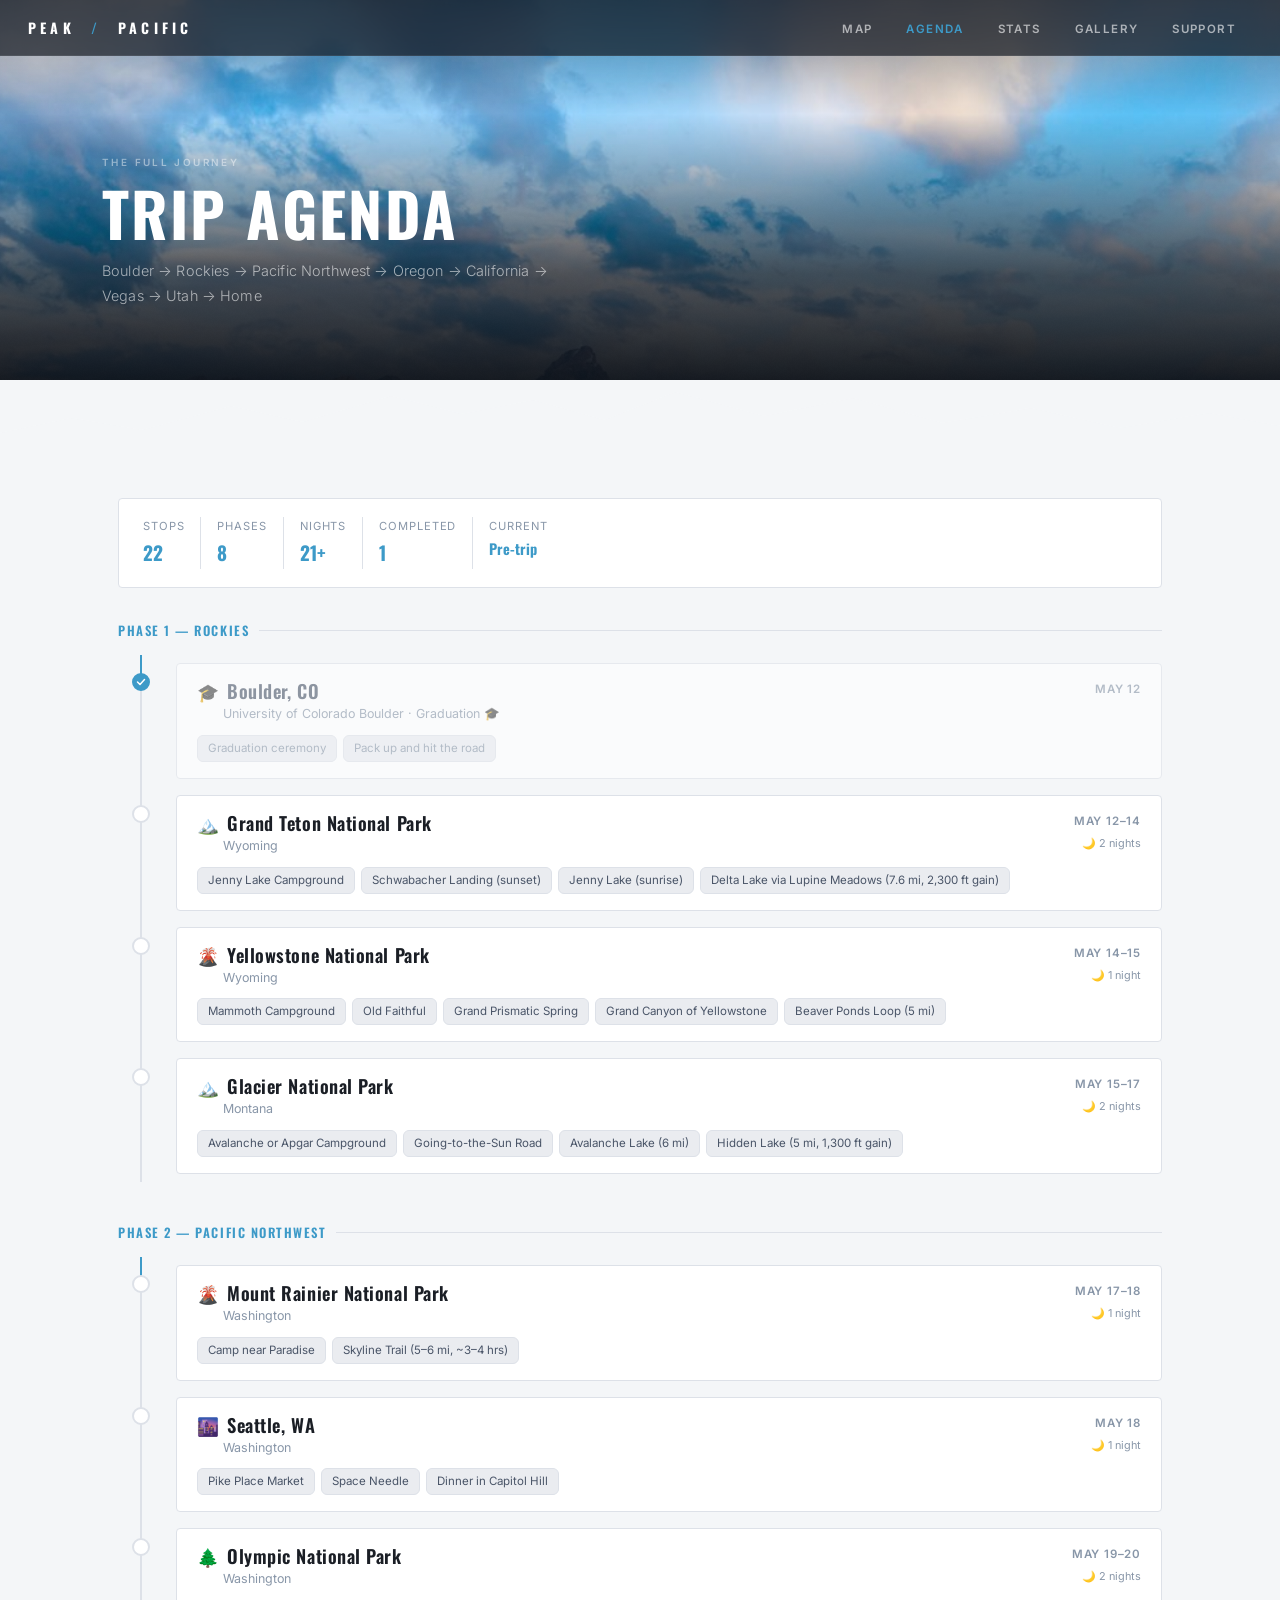
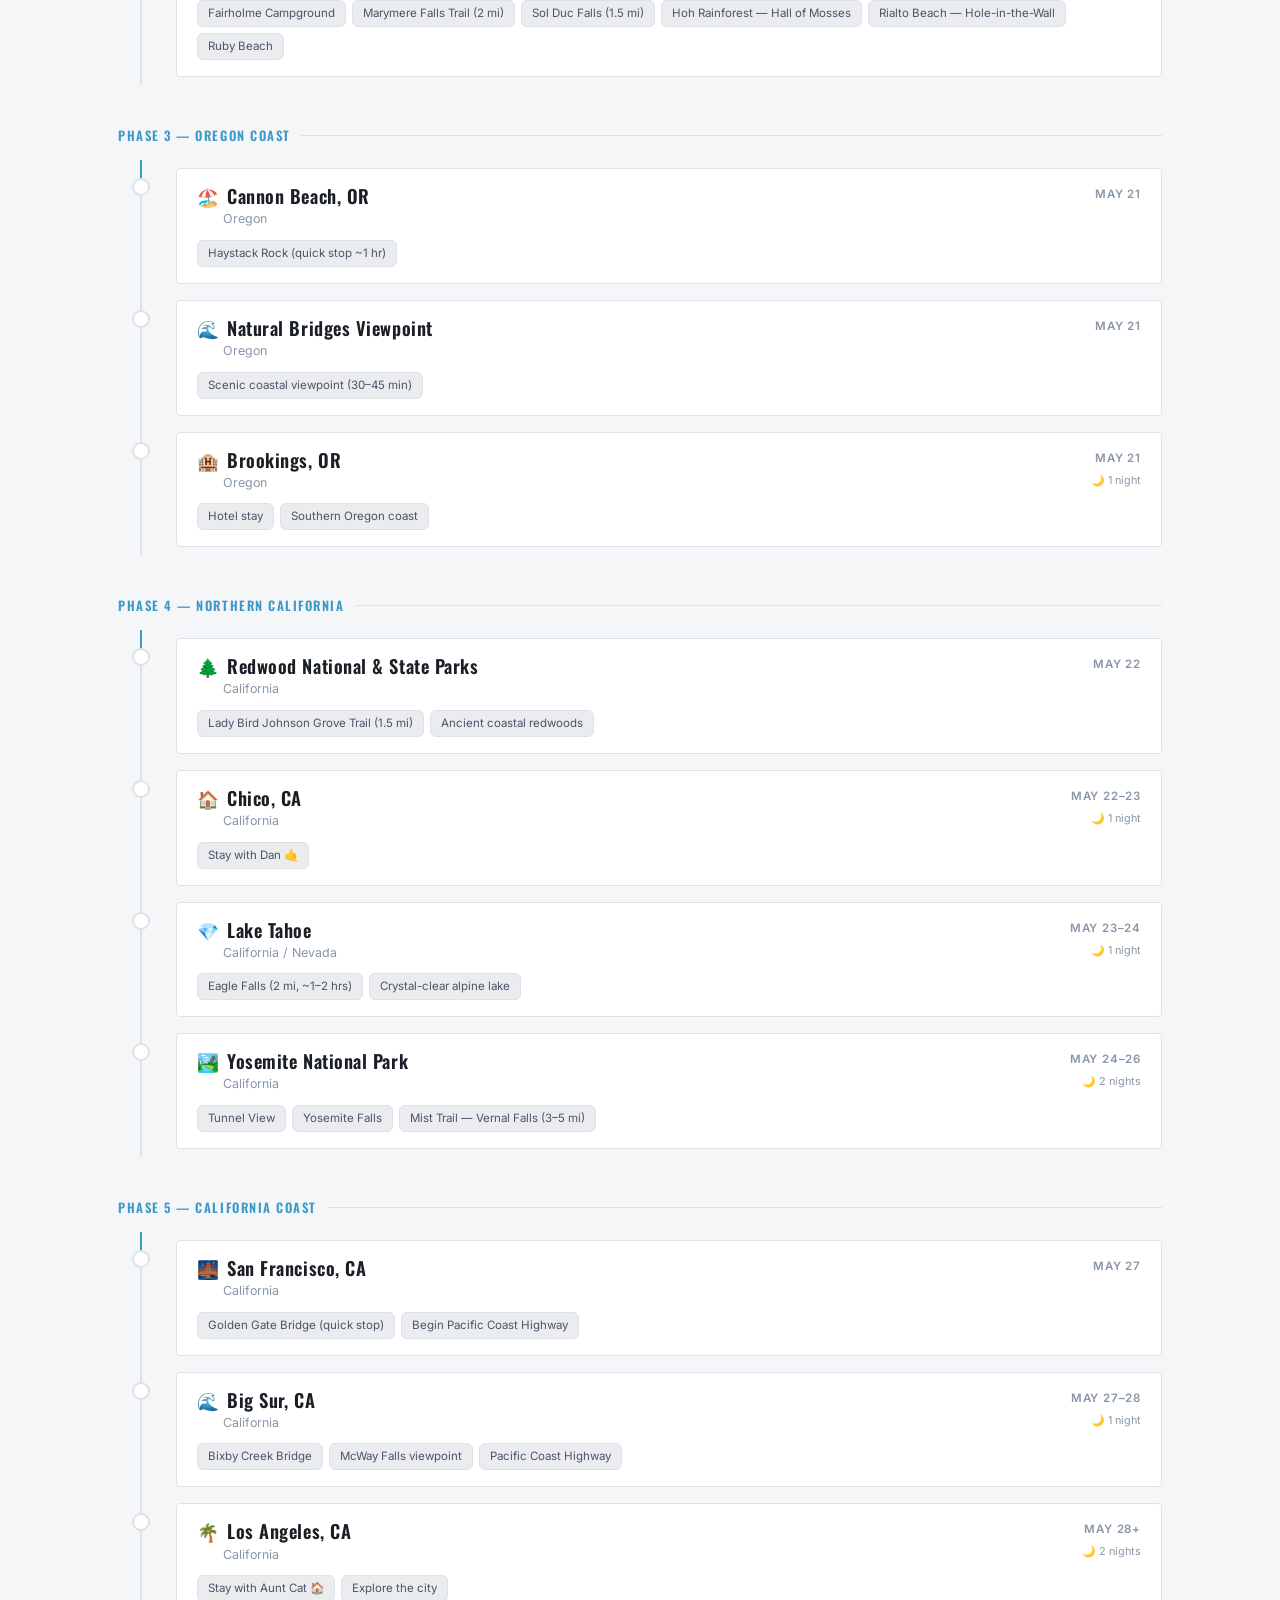
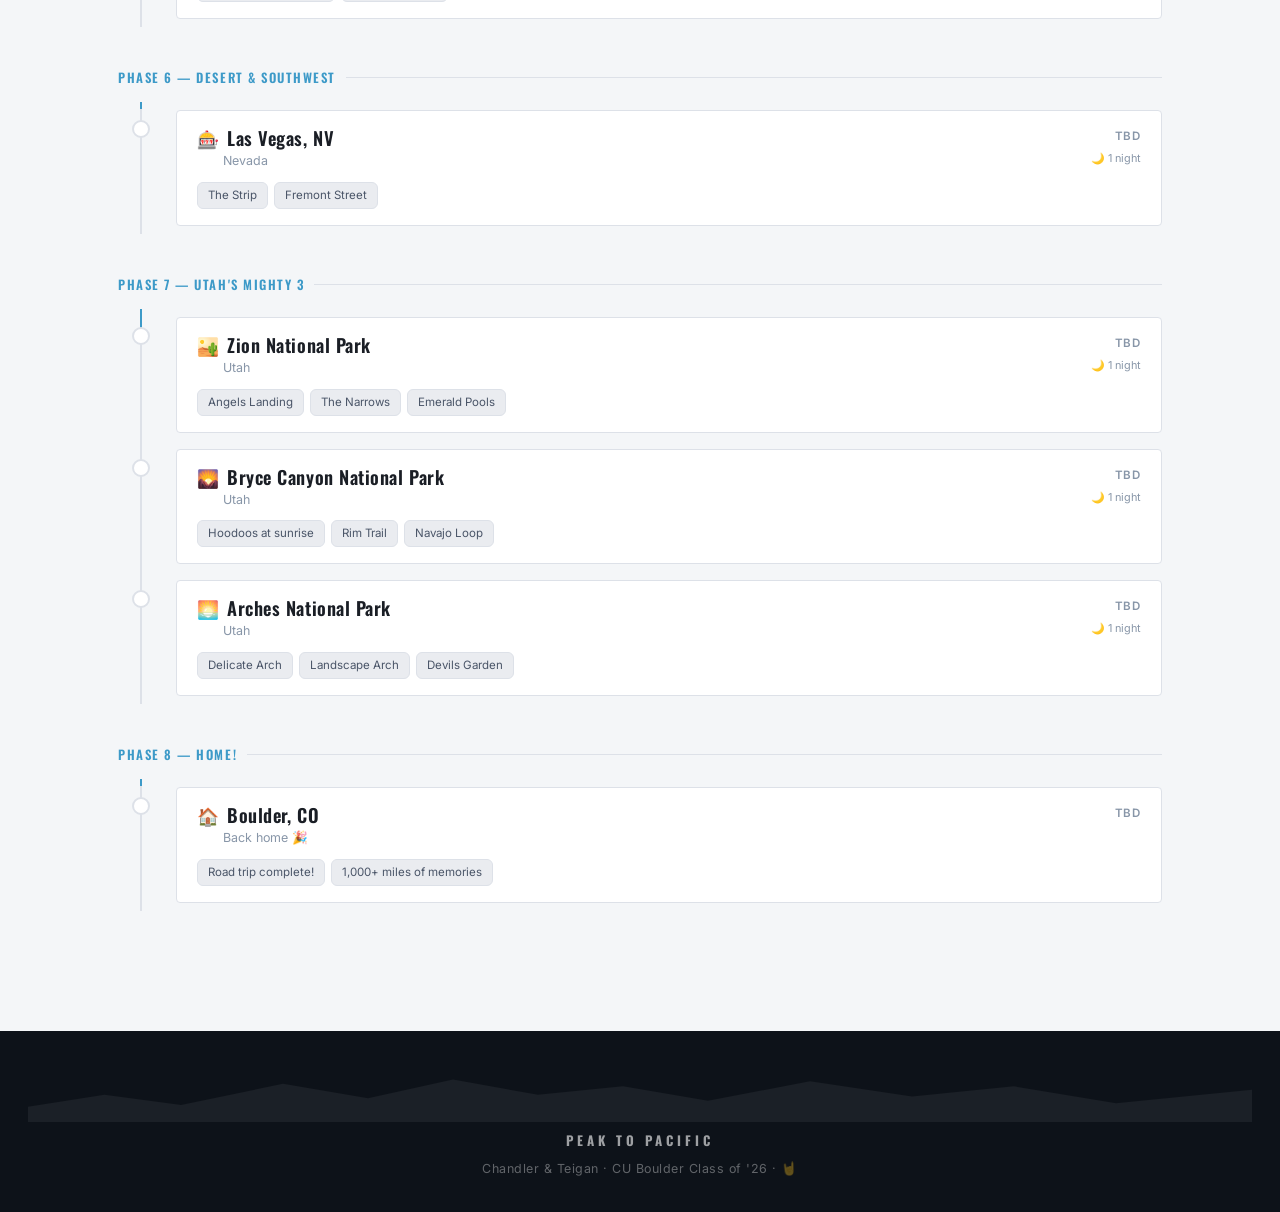
==== agenda.html @ d931923e "Initial commit — Peak to Pacific road trip site Static HTML/CSS/JS site for Chandler & Teigan's post" ====
<!DOCTYPE html>
<html lang="en">
<head>
  <meta charset="UTF-8" />
  <meta name="viewport" content="width=device-width, initial-scale=1.0" />
  <title>Peak to Pacific — Agenda</title>
  <link rel="stylesheet" href="style.css" />
  <style>
    /* ── Phase header ────────────────────────────────────── */
    .phase-group { margin-bottom: 40px; }

    .phase-label {
      font-family: var(--font-display);
      font-size: 0.8rem;
      font-weight: 600;
      letter-spacing: 0.12em;
      text-transform: uppercase;
      color: var(--gold);
      margin-bottom: 14px;
      display: flex;
      align-items: center;
      gap: 10px;
    }

    .phase-label::after {
      content: '';
      flex: 1;
      height: 1px;
      background: var(--border);
    }

    /* ── Stop cards ──────────────────────────────────────── */
    .stops-list {
      display: flex;
      flex-direction: column;
      gap: 0;
      position: relative;
    }

    .stops-list::before {
      content: '';
      position: absolute;
      left: 22px;
      top: 0;
      bottom: 0;
      width: 2px;
      background: linear-gradient(to bottom, var(--green) var(--completed-pct, 0%), var(--border) var(--completed-pct, 0%));
      z-index: 0;
    }

    .stop-item {
      display: flex;
      gap: 0;
      position: relative;
      z-index: 1;
    }

    /* Timeline dot */
    .stop-timeline {
      flex-shrink: 0;
      width: 46px;
      display: flex;
      flex-direction: column;
      align-items: center;
      padding-top: 18px;
    }

    .stop-dot {
      width: 18px;
      height: 18px;
      border-radius: 50%;
      display: flex;
      align-items: center;
      justify-content: center;
      flex-shrink: 0;
      position: relative;
      z-index: 2;
    }

    .stop-dot.completed {
      background: var(--gold);
      border: 2px solid var(--gold);
    }

    .stop-dot.current {
      background: var(--gold);
      border: 2px solid var(--gold);
      box-shadow: 0 0 0 4px rgba(61,154,200,0.22);
      animation: stop-pulse 2s infinite;
    }

    .stop-dot.upcoming {
      background: var(--bg-card);
      border: 2px solid var(--border);
    }

    @keyframes stop-pulse {
      0%, 100% { box-shadow: 0 0 0 3px rgba(61,154,200,0.28); }
      50%       { box-shadow: 0 0 0 7px rgba(61,154,200,0.07); }
    }

    /* Stop card */
    .stop-card {
      flex: 1;
      margin: 8px 0 8px 12px;
      background: var(--bg-card);
      border: 1px solid var(--border);
      border-radius: 4px;
      overflow: hidden;
      transition: border-color .2s, transform .15s;
    }

    .stop-card:hover {
      border-color: var(--border-light);
      transform: translateX(2px);
    }

    .stop-card.completed {
      opacity: 0.6;
    }

    .stop-card.current {
      border-color: rgba(61,154,200,0.4);
      background: linear-gradient(135deg, var(--bg-card) 0%, rgba(61,154,200,0.04) 100%);
    }

    .stop-card-inner {
      padding: 16px 20px;
    }

    .stop-header {
      display: flex;
      align-items: flex-start;
      justify-content: space-between;
      gap: 12px;
      margin-bottom: 8px;
    }

    .stop-name-block { flex: 1; }

    .stop-emoji-name {
      display: flex;
      align-items: baseline;
      gap: 8px;
    }

    .stop-emoji { font-size: 1.1rem; line-height: 1; }

    .stop-name {
      font-family: var(--font-display);
      font-size: 1.15rem;
      font-weight: 600;
      letter-spacing: 0.03em;
      color: var(--text-primary);
      line-height: 1.2;
    }

    .stop-card.completed .stop-name { color: var(--text-secondary); }

    .stop-subtitle {
      font-size: 0.78rem;
      color: var(--text-muted);
      margin-top: 2px;
      margin-left: 26px;
    }

    .stop-dates {
      font-size: 0.72rem;
      font-weight: 600;
      text-transform: uppercase;
      letter-spacing: 0.07em;
      color: var(--text-muted);
      white-space: nowrap;
    }

    .stop-card.current .stop-dates { color: var(--gold); }

    /* Highlights */
    .stop-highlights {
      display: flex;
      flex-wrap: wrap;
      gap: 6px;
      margin-top: 10px;
    }

    .highlight-chip {
      font-size: 0.72rem;
      color: var(--text-secondary);
      background: var(--bg-elevated);
      border: 1px solid var(--border);
      border-radius: var(--radius-sm);
      padding: 3px 10px;
    }

    .stop-card.completed .highlight-chip {
      color: var(--text-muted);
      background: var(--bg-elevated);
    }

    /* Current stop special label */
    .you-are-here {
      display: flex;
      align-items: center;
      gap: 6px;
      padding: 7px 20px;
      background: rgba(61,154,200,0.07);
      border-top: 1px solid rgba(61,154,200,0.18);
      font-size: 0.72rem;
      font-weight: 600;
      text-transform: uppercase;
      letter-spacing: 0.08em;
      color: var(--gold);
    }

    /* Nights badge */
    .nights-badge {
      font-size: 0.68rem;
      color: var(--text-muted);
      margin-left: auto;
      white-space: nowrap;
    }

    /* Summary bar */
    .agenda-summary {
      display: flex;
      gap: 16px;
      flex-wrap: wrap;
      background: var(--bg-card);
      border: 1px solid var(--border);
      border-radius: 4px;
      padding: 18px 24px;
      margin-bottom: 32px;
    }

    .summary-item {
      display: flex;
      flex-direction: column;
      gap: 2px;
    }

    .summary-item .s-label {
      font-size: 0.7rem;
      text-transform: uppercase;
      letter-spacing: 0.08em;
      color: var(--text-muted);
    }

    .summary-item .s-value {
      font-family: var(--font-display);
      font-size: 1.2rem;
      font-weight: 700;
      color: var(--gold);
    }

    .summary-divider {
      width: 1px;
      background: var(--border);
      align-self: stretch;
    }

    @media (max-width: 600px) {
      .stops-list::before { left: 18px; }
      .stop-timeline { width: 38px; }
      .stop-name { font-size: 1rem; }
    }
  </style>
</head>
<body>

<!-- ── Navigation ─────────────────────────────────────── -->
<nav class="nav">
  <a href="index.html" class="nav-brand">
    Peak <span class="accent">&nbsp;/&nbsp;</span> Pacific
  </a>
  <ul class="nav-links" id="navLinks">
    <li><a href="index.html">Map</a></li>
    <li><a href="agenda.html" class="active">Agenda</a></li>
    <li><a href="stats.html">Stats</a></li>
    <li><a href="gallery.html">Gallery</a></li>
    <li><a href="donate.html">Support</a></li>
  </ul>
  <button class="nav-mobile-btn" id="mobileBtn" aria-label="Menu">
    <svg width="22" height="22" viewBox="0 0 22 22" fill="none">
      <path d="M3 6h16M3 11h16M3 16h16" stroke="currentColor" stroke-width="2" stroke-linecap="round"/>
    </svg>
  </button>
</nav>

<!-- ── Page Hero ───────────────────────────────────────── -->
<div class="page-hero hero-short" style="background-image:url('images/heroes/agenda.jpg')">
  <div class="hero-inner">
    <div class="hero-content">
      <div class="hero-eyebrow">The Full Journey</div>
      <h1 class="hero-title">Trip Agenda</h1>
      <p class="hero-subtitle">Boulder → Rockies → Pacific Northwest → Oregon → California → Vegas → Utah → Home</p>
    </div>
  </div>
</div>
<!-- Mountain divider -->
<svg class="mountain-divider" viewBox="0 0 1440 72" preserveAspectRatio="none" xmlns="http://www.w3.org/2000/svg" aria-hidden="true">
  <path d="M0,72 L0,55 L80,40 L160,52 L260,28 L340,44 L440,18 L520,36 L600,22 L680,42 L760,14 L860,38 L960,20 L1060,45 L1160,30 L1260,50 L1360,35 L1440,48 L1440,72 Z" fill="#071209"/>
</svg>

<!-- ── Main ───────────────────────────────────────────── -->
<main class="page-content">
  <div class="container">

    <!-- Summary Strip -->
    <div class="agenda-summary" id="agendaSummary"></div>

    <!-- Itinerary (rendered by JS) -->
    <div id="itinerary"></div>

  </div>
</main>

<!-- ── Footer ─────────────────────────────────────────── -->
<footer class="footer">
  <svg class="footer-mountains" viewBox="0 0 1440 60" preserveAspectRatio="none" xmlns="http://www.w3.org/2000/svg" aria-hidden="true">
    <path d="M0,60 L0,42 L90,28 L180,40 L300,15 L400,32 L500,10 L600,28 L700,18 L800,35 L920,12 L1040,30 L1160,18 L1280,38 L1440,22 L1440,60 Z" fill="rgba(232,184,75,0.07)"/>
  </svg>
  <div class="footer-brand">Peak to Pacific</div>
  <div>Chandler &amp; Teigan · CU Boulder Class of '26 · 🤘</div>
</footer>

<script src="config.js"></script>
<script src="nav-scroll.js" defer></script>
<script>
  // ── Nav mobile ──────────────────────────────────────────
  document.getElementById('mobileBtn').addEventListener('click', () => {
    document.getElementById('navLinks').classList.toggle('open');
  });

  // ── Build summary strip ────────────────────────────────
  const completed = STOPS.filter(s => s.status === 'completed').length;
  const current   = STOPS.find(s => s.status === 'current');
  const phases    = [...new Set(STOPS.map(s => s.phase))].length;
  const nights    = STOPS.reduce((acc, s) => acc + (s.nights || 0), 0);

  const summaryEl = document.getElementById('agendaSummary');
  summaryEl.innerHTML = `
    <div class="summary-item">
      <span class="s-label">Stops</span>
      <span class="s-value">${STOPS.length}</span>
    </div>
    <div class="summary-divider"></div>
    <div class="summary-item">
      <span class="s-label">Phases</span>
      <span class="s-value">${phases}</span>
    </div>
    <div class="summary-divider"></div>
    <div class="summary-item">
      <span class="s-label">Nights</span>
      <span class="s-value">${nights}+</span>
    </div>
    <div class="summary-divider"></div>
    <div class="summary-item">
      <span class="s-label">Completed</span>
      <span class="s-value">${completed}</span>
    </div>
    <div class="summary-divider"></div>
    <div class="summary-item">
      <span class="s-label">Current</span>
      <span class="s-value" style="font-size:.9rem; color: var(--gold)">${current ? current.name : 'Pre-trip'}</span>
    </div>
  `;

  // ── Group stops by phase ───────────────────────────────
  const grouped = {};
  STOPS.forEach(s => {
    if (!grouped[s.phase]) grouped[s.phase] = [];
    grouped[s.phase].push(s);
  });

  // ── Calculate timeline fill % ──────────────────────────
  const firstUpcomingIdx = STOPS.findIndex(s => s.status !== 'completed');
  const pct = firstUpcomingIdx < 0 ? 100 : Math.round((firstUpcomingIdx / STOPS.length) * 100);

  // ── Render itinerary ───────────────────────────────────
  const itineraryEl = document.getElementById('itinerary');
  let html = '';

  Object.entries(grouped).forEach(([phase, stops]) => {
    html += `<div class="phase-group">
      <div class="phase-label">${phase}</div>
      <div class="stops-list" style="--completed-pct:${pct}%">`;

    stops.forEach(stop => {
      const highlightsHtml = (stop.highlights || []).map(h =>
        `<span class="highlight-chip">${h}</span>`
      ).join('');

      const nightsHtml = stop.nights > 0
        ? `<span class="nights-badge">🌙 ${stop.nights} night${stop.nights > 1 ? 's' : ''}</span>`
        : '';

      const youAreHere = stop.status === 'current'
        ? `<div class="you-are-here">
             <span class="dot-live"></span>
             You are here right now
           </div>`
        : '';

      const checkmark = stop.status === 'completed'
        ? `<svg width="10" height="10" viewBox="0 0 10 10" fill="none">
             <path d="M1.5 5L4 7.5L8.5 2.5" stroke="white" stroke-width="1.5" stroke-linecap="round" stroke-linejoin="round"/>
           </svg>`
        : '';

      html += `
        <div class="stop-item">
          <div class="stop-timeline">
            <div class="stop-dot ${stop.status}">${checkmark}</div>
          </div>
          <div class="stop-card ${stop.status}">
            <div class="stop-card-inner">
              <div class="stop-header">
                <div class="stop-name-block">
                  <div class="stop-emoji-name">
                    <span class="stop-emoji">${stop.emoji}</span>
                    <span class="stop-name">${stop.name}</span>
                  </div>
                  <div class="stop-subtitle">${stop.subtitle}</div>
                </div>
                <div style="display:flex; flex-direction:column; align-items:flex-end; gap:4px; flex-shrink:0;">
                  <div class="stop-dates">${stop.dates}</div>
                  ${nightsHtml}
                </div>
              </div>
              ${highlightsHtml ? `<div class="stop-highlights">${highlightsHtml}</div>` : ''}
            </div>
            ${youAreHere}
          </div>
        </div>
      `;
    });

    html += `</div></div>`;
  });

  itineraryEl.innerHTML = html;

  // Scroll to current stop
  setTimeout(() => {
    const currentCard = itineraryEl.querySelector('.stop-card.current');
    if (currentCard) {
      currentCard.scrollIntoView({ behavior: 'smooth', block: 'center' });
    }
  }, 300);
</script>
</body>
</html>
---- style.css ----
/* ════════════════════════════════════════════════════════════
   PEAK TO PACIFIC — Glacier & Stone Edition
   Clean & Minimal · Mixed Light/Dark · Arc'teryx-Inspired
   ════════════════════════════════════════════════════════════ */

@import url('https://fonts.googleapis.com/css2?family=Oswald:wght@400;500;600;700&family=Inter:wght@300;400;500;600;700&display=swap');

/* ── Variables ──────────────────────────────────────────── */
:root {
  /* ─ Light content surfaces ─────────────────────────────── */
  --bg:          #f4f6f8;
  --bg-card:     #ffffff;
  --bg-elevated: #eaecf0;
  --border:      #dde1e8;
  --border-light:#c5cdd8;

  /* ─ Accent: Glacier Blue ────────────────────────────────── */
  /* Named --gold for backward compatibility with page CSS */
  --gold:        #3d9ac8;
  --gold-dim:    #2d7aa8;
  --gold-glow:   rgba(61, 154, 200, 0.12);
  --sage:        #5aaec8;
  --sage-dim:    #3d8aa8;
  --green:       #3d9ac8;   /* used in timeline/progress */
  --green-bright:#22c55e;
  --red:         #ef4444;

  /* ─ Text (on light surfaces) ───────────────────────────── */
  --text-primary:   #1a1e25;
  --text-secondary: #4a5568;
  --text-muted:     #8896a8;

  /* ─ Dark surfaces (hero, nav, footer) ──────────────────── */
  --dark:        #0d1219;
  --dark2:       #131b27;
  --dark-border: rgba(255,255,255,0.1);

  --font-display: 'Oswald', sans-serif;
  --font-body:    'Inter', sans-serif;

  --radius-sm:  6px;
  --radius:     12px;
  --radius-lg:  18px;

  --shadow:    0 4px 20px rgba(0,0,0,0.09);
  --shadow-sm: 0 2px 8px rgba(0,0,0,0.055);
  --shadow-lg: 0 16px 40px rgba(0,0,0,0.13);

  /* nav-height overridden to 56px in .nav block above */
  --nav-height: 56px;
}

/* ── Reset ──────────────────────────────────────────────── */
*, *::before, *::after { box-sizing: border-box; margin: 0; padding: 0; }
html { scroll-behavior: smooth; }

body {
  font-family: var(--font-body);
  font-weight: 400;
  background: var(--bg);
  color: var(--text-primary);
  min-height: 100vh;
  line-height: 1.65;
  -webkit-font-smoothing: antialiased;
  -moz-osx-font-smoothing: grayscale;
}

a { color: var(--gold); text-decoration: none; transition: color .2s; }
a:hover { color: var(--gold-dim); }
img { max-width: 100%; display: block; }

/* ══════════════════════════════════════════════════════════
   NAVIGATION — always dark, minimal (Arc'teryx / Patagonia)
   ══════════════════════════════════════════════════════════ */
.nav {
  position: fixed;
  top: 0; left: 0; right: 0;
  height: var(--nav-height);
  background: rgba(13, 18, 25, 0.65);
  backdrop-filter: blur(16px);
  -webkit-backdrop-filter: blur(16px);
  border-bottom: 1px solid rgba(255,255,255,0.07);
  z-index: 1000;
  display: flex;
  align-items: center;
  padding: 0 28px;
  transition: background .3s ease, border-color .3s ease;
}

.nav.scrolled {
  background: rgba(13, 18, 25, 0.98);
  border-bottom-color: rgba(255,255,255,0.1);
}

.nav-brand {
  font-family: var(--font-display);
  font-size: 0.88rem;
  font-weight: 700;
  letter-spacing: 0.3em;
  text-transform: uppercase;
  color: #ffffff;
  text-decoration: none;
  margin-right: auto;
  white-space: nowrap;
}

.nav-brand span.accent { color: var(--gold); }

.nav-links {
  display: flex;
  align-items: center;
  gap: 2px;
  list-style: none;
}

.nav-links a {
  color: rgba(255,255,255,0.6);
  font-size: 0.72rem;
  font-weight: 600;
  padding: 6px 16px;
  border-radius: var(--radius-sm);
  transition: all .2s;
  letter-spacing: 0.12em;
  text-transform: uppercase;
  text-decoration: none;
  white-space: nowrap;
}

.nav-links a:hover { color: #ffffff; background: rgba(255,255,255,0.07); }
.nav-links a.active { color: var(--gold); }

.nav-mobile-btn {
  display: none;
  background: none;
  border: none;
  cursor: pointer;
  padding: 8px;
  color: #ffffff;
}

/* ══════════════════════════════════════════════════════════
   HERO — Full-bleed photo, film grain, dark overlay
   ══════════════════════════════════════════════════════════ */
.page-hero {
  position: relative;
  background-size: cover;
  background-position: center;
  background-repeat: no-repeat;
  display: flex;
  align-items: flex-end;
  overflow: hidden;
  background-attachment: fixed;
}

@media (max-width: 768px) {
  .page-hero { background-attachment: scroll; }
}

.page-hero.hero-tall   { min-height: 560px; }
.page-hero.hero-medium { min-height: 460px; }
.page-hero.hero-short  { min-height: 380px; }

@media (max-width: 768px) {
  .page-hero.hero-tall   { min-height: 360px; }
  .page-hero.hero-medium { min-height: 300px; }
  .page-hero.hero-short  { min-height: 260px; }
}

/* Dark gradient overlay — clean two-stop: dim top for nav, dark bottom for text */
.page-hero::before {
  content: '';
  position: absolute;
  inset: 0;
  background: linear-gradient(
    to bottom,
    rgba(13,18,25,0.38) 0%,
    rgba(13,18,25,0.0)  30%,
    rgba(13,18,25,0.72) 72%,
    rgba(13,18,25,0.96) 100%
  );
  z-index: 1;
}

/* Subtle grain — barely-there texture */
.page-hero::after {
  content: '';
  position: absolute;
  inset: 0;
  background-image: url("data:image/svg+xml,%3Csvg xmlns='http://www.w3.org/2000/svg' width='400' height='400'%3E%3Cfilter id='g'%3E%3CfeTurbulence type='fractalNoise' baseFrequency='0.72' numOctaves='4' stitchTiles='stitch'/%3E%3CfeColorMatrix type='saturate' values='0'/%3E%3C/filter%3E%3Crect width='100%25' height='100%25' filter='url(%23g)' opacity='0.45'/%3E%3C/svg%3E");
  opacity: 0.035;
  mix-blend-mode: overlay;
  z-index: 2;
  pointer-events: none;
}

.hero-inner {
  position: relative;
  z-index: 3;
  width: 100%;
  max-width: 1140px;
  margin: 0 auto;
  padding: calc(var(--nav-height) + 56px) 32px 72px;
}

@media (max-width: 768px) {
  .hero-inner { padding: calc(var(--nav-height) + 36px) 20px 52px; }
}

.hero-inner.center { text-align: center; }
.hero-inner.center .hero-content { margin-left: auto; margin-right: auto; }

.hero-content {
  max-width: 640px;
}

.hero-eyebrow {
  font-size: 0.62rem;
  font-weight: 600;
  letter-spacing: 0.24em;
  text-transform: uppercase;
  color: rgba(255,255,255,0.45);
  margin-bottom: 12px;
}

.hero-inner.center .hero-eyebrow { text-align: center; }

.hero-title {
  font-family: var(--font-display);
  font-size: clamp(2.4rem, 6vw, 3.8rem);
  font-weight: 700;
  letter-spacing: 0.04em;
  text-transform: uppercase;
  line-height: 1;
  color: #ffffff;
  margin-bottom: 14px;
}

.hero-subtitle {
  font-size: 0.9rem;
  font-weight: 300;
  color: rgba(255,255,255,0.6);
  line-height: 1.75;
  max-width: 480px;
  letter-spacing: 0.01em;
}

/* ── Hero badges ─────────────────────────────────────────── */
.hero-badges {
  display: flex;
  gap: 10px;
  flex-wrap: wrap;
  margin-top: 22px;
}

.hero-badge {
  display: inline-flex;
  align-items: center;
  gap: 6px;
  font-size: 0.7rem;
  font-weight: 600;
  letter-spacing: 0.08em;
  text-transform: uppercase;
  padding: 5px 12px;
  border-radius: 999px;
  backdrop-filter: blur(8px);
  -webkit-backdrop-filter: blur(8px);
}

.hero-badge-live {
  background: rgba(34, 197, 94, 0.15);
  border: 1px solid rgba(34, 197, 94, 0.32);
  color: #4ade80;
}

.hero-badge-date {
  background: rgba(255,255,255,0.08);
  border: 1px solid rgba(255,255,255,0.15);
  color: rgba(255,255,255,0.7);
}

/* ══════════════════════════════════════════════════════════
   MOUNTAIN SILHOUETTE DIVIDER
   Fill automatically inherits --bg (light) so light mountains
   cut upward into the dark hero gradient below.
   ══════════════════════════════════════════════════════════ */
.mountain-divider {
  display: block;
  width: 100%;
  height: 72px;
  margin-top: -2px;
  flex-shrink: 0;
}

/* Override any inline fill — always match page background */
.mountain-divider path { fill: var(--bg) !important; }

/* Footer mountain decoration */
.footer-mountains path,
.footer-mountain path { fill: rgba(255,255,255,0.06) !important; }

/* ══════════════════════════════════════════════════════════
   PAGE LAYOUT
   ══════════════════════════════════════════════════════════ */
.page { min-height: 100vh; }

.page-content {
  padding: 48px 0 80px;
  background: var(--bg);
}

.container {
  max-width: 1100px;
  margin: 0 auto;
  padding: 0 28px;
}

/* ── Section title ───────────────────────────────────────── */
.section-title {
  font-family: var(--font-body);
  font-size: 0.68rem;
  font-weight: 600;
  letter-spacing: 0.18em;
  text-transform: uppercase;
  color: var(--text-muted);
  margin-bottom: 20px;
  display: flex;
  align-items: center;
  gap: 14px;
}

.section-title::after {
  content: '';
  flex: 1;
  height: 1px;
  background: var(--border);
}

/* ── Page header (non-hero pages) ────────────────────────── */
.page-header {
  padding: calc(var(--nav-height) + 40px) 0 32px;
}

.eyebrow {
  font-size: 0.68rem;
  font-weight: 700;
  letter-spacing: 0.2em;
  text-transform: uppercase;
  color: var(--gold);
  margin-bottom: 10px;
}

.subtitle {
  color: var(--text-secondary);
  font-size: 0.95rem;
  line-height: 1.7;
  margin-top: 8px;
}

/* ══════════════════════════════════════════════════════════
   CARDS
   ══════════════════════════════════════════════════════════ */
.card {
  background: var(--bg-card);
  border: 1px solid var(--border);
  border-radius: 4px;
  padding: 24px;
  transition: border-color .2s, transform .15s;
}

.card:hover {
  border-color: var(--border-light);
  transform: translateY(-1px);
}

/* ── Stat card ───────────────────────────────────────────── */
.stat-card {
  background: var(--bg-card);
  border: 1px solid var(--border);
  border-radius: 4px;
  padding: 22px;
  text-align: center;
  transition: border-color .2s, transform .15s;
}

.stat-card:hover {
  border-color: var(--border-light);
  transform: translateY(-1px);
}

.stat-card .stat-icon { font-size: 1.8rem; margin-bottom: 10px; display: block; }

.stat-card .stat-value {
  font-family: var(--font-display);
  font-size: 2.2rem;
  font-weight: 700;
  color: var(--gold);
  line-height: 1;
}

.stat-card .stat-label {
  font-size: 0.72rem;
  color: var(--text-muted);
  text-transform: uppercase;
  letter-spacing: 0.07em;
  margin-top: 5px;
}

.stats-grid {
  display: grid;
  grid-template-columns: repeat(auto-fit, minmax(160px, 1fr));
  gap: 14px;
}

/* ══════════════════════════════════════════════════════════
   PROGRESS BAR
   ══════════════════════════════════════════════════════════ */
.progress-bar {
  width: 100%;
  height: 7px;
  background: var(--bg-elevated);
  border-radius: 999px;
  overflow: hidden;
  position: relative;
}

.progress-bar-fill {
  height: 100%;
  border-radius: 999px;
  background: linear-gradient(90deg, var(--sage), var(--gold));
  transition: width .8s cubic-bezier(0.4, 0, 0.2, 1);
  position: relative;
}

.progress-bar-fill::after {
  content: '';
  position: absolute;
  right: -1px; top: -2.5px;
  width: 12px; height: 12px;
  background: var(--gold);
  border-radius: 50%;
  box-shadow: 0 0 10px var(--gold), 0 0 20px rgba(61,154,200,0.35);
}

/* ══════════════════════════════════════════════════════════
   BADGES
   ══════════════════════════════════════════════════════════ */
.badge {
  display: inline-flex;
  align-items: center;
  gap: 5px;
  font-size: 0.68rem;
  font-weight: 600;
  letter-spacing: 0.08em;
  text-transform: uppercase;
  padding: 3px 10px;
  border-radius: 999px;
}

.badge-completed {
  background: rgba(34, 197, 94, 0.10);
  color: #16a34a;
  border: 1px solid rgba(34, 197, 94, 0.25);
}

.badge-current {
  background: rgba(61, 154, 200, 0.10);
  color: var(--gold);
  border: 1px solid rgba(61, 154, 200, 0.30);
  animation: pulse-badge 2.2s infinite;
}

.badge-upcoming {
  background: var(--bg-elevated);
  color: var(--text-muted);
  border: 1px solid var(--border);
}

@keyframes pulse-badge {
  0%, 100% { opacity: 1; }
  50%       { opacity: 0.6; }
}

/* ══════════════════════════════════════════════════════════
   LIVE DOT
   ══════════════════════════════════════════════════════════ */
.dot-live {
  display: inline-block;
  width: 8px; height: 8px;
  border-radius: 50%;
  background: var(--green-bright);
  box-shadow: 0 0 0 0 rgba(34,197,94,0.4);
  animation: dot-pulse 1.8s infinite;
  flex-shrink: 0;
}

@keyframes dot-pulse {
  0%  { box-shadow: 0 0 0 0 rgba(34,197,94,0.4); }
  70% { box-shadow: 0 0 0 6px rgba(34,197,94,0); }
  100%{ box-shadow: 0 0 0 0 rgba(34,197,94,0); }
}

/* ══════════════════════════════════════════════════════════
   BUTTONS
   ══════════════════════════════════════════════════════════ */
.btn {
  display: inline-flex;
  align-items: center;
  justify-content: center;
  gap: 8px;
  font-family: var(--font-body);
  font-size: 0.88rem;
  font-weight: 600;
  padding: 10px 22px;
  border-radius: var(--radius-sm);
  border: none;
  cursor: pointer;
  transition: all .2s;
  text-decoration: none;
  letter-spacing: 0.03em;
}

.btn-primary {
  background: var(--gold);
  color: #ffffff;
}

.btn-primary:hover {
  background: var(--gold-dim);
  color: #ffffff;
  transform: translateY(-1px);
  box-shadow: 0 6px 20px rgba(61,154,200,0.35);
}

.btn-outline {
  background: transparent;
  color: var(--text-primary);
  border: 1px solid var(--border-light);
}

.btn-outline:hover {
  background: var(--bg-elevated);
  color: var(--text-primary);
  border-color: var(--gold);
}

.btn-lg { font-size: 1rem; padding: 14px 32px; border-radius: var(--radius); }

/* ══════════════════════════════════════════════════════════
   FOOTER — dark, minimal
   ══════════════════════════════════════════════════════════ */
.footer {
  background: var(--dark);
  border-top: none;
  padding: 40px 28px 32px;
  text-align: center;
  color: rgba(255,255,255,0.35);
  font-size: 0.78rem;
  letter-spacing: 0.04em;
  position: relative;
  overflow: hidden;
}

.footer-brand {
  font-family: var(--font-display);
  font-size: 0.82rem;
  font-weight: 700;
  letter-spacing: 0.3em;
  text-transform: uppercase;
  color: rgba(255,255,255,0.6);
  margin-bottom: 8px;
}

.footer-mountains {
  display: block;
  width: 100%;
  margin-bottom: 8px;
  opacity: 1;
}

.footer-mountain {
  position: absolute;
  top: -1px;
  left: 0;
  right: 0;
  width: 100%;
  height: 40px;
}

/* ══════════════════════════════════════════════════════════
   MAPBOX OVERRIDES — dark popup for contrast against map
   ══════════════════════════════════════════════════════════ */
.mapboxgl-popup-content {
  background: var(--dark) !important;
  border: 1px solid rgba(255,255,255,0.12) !important;
  border-radius: var(--radius) !important;
  color: #ffffff !important;
  box-shadow: var(--shadow-lg) !important;
  padding: 16px 18px !important;
}

.mapboxgl-popup-tip { display: none !important; }

.mapboxgl-ctrl-group {
  background: var(--bg-card) !important;
  border: 1px solid var(--border) !important;
  border-radius: var(--radius-sm) !important;
  box-shadow: var(--shadow-sm) !important;
}

.mapboxgl-ctrl-group button { background: transparent !important; }
.mapboxgl-ctrl-group button:hover { background: var(--bg-elevated) !important; }
.mapboxgl-ctrl-icon { filter: brightness(0) opacity(0.55); }

.mapboxgl-ctrl-attrib-inner,
.mapboxgl-ctrl-attrib a {
  color: var(--text-muted) !important;
  font-size: 10px !important;
}

/* ══════════════════════════════════════════════════════════
   RESPONSIVE
   ══════════════════════════════════════════════════════════ */
@media (max-width: 768px) {
  .container { padding: 0 18px; }
  .nav { padding: 0 18px; }
  .nav-links { display: none; }

  .nav-links.open {
    display: flex;
    flex-direction: column;
    position: fixed;
    top: var(--nav-height);
    left: 0; right: 0;
    background: rgba(13,18,25,0.98);
    backdrop-filter: blur(20px);
    border-bottom: 1px solid rgba(255,255,255,0.1);
    padding: 12px 16px 20px;
    gap: 2px;
    z-index: 999;
  }

  .nav-links.open a {
    padding: 10px 14px;
    color: rgba(255,255,255,0.65);
    letter-spacing: 0.12em;
    text-transform: uppercase;
    font-size: 0.72rem;
    font-weight: 600;
  }

  .nav-mobile-btn { display: block; }
  .stats-grid { grid-template-columns: repeat(2, 1fr); }
}

/* ══════════════════════════════════════════════════════════
   UTILITY
   ══════════════════════════════════════════════════════════ */
.text-gold    { color: var(--gold); }
.text-muted   { color: var(--text-muted); }
.text-sm      { font-size: 0.875rem; }
.text-xs      { font-size: 0.75rem; }
.font-display { font-family: var(--font-display); }
.mt-4  { margin-top: 16px; }
.mt-6  { margin-top: 24px; }
.mt-8  { margin-top: 32px; }
.mt-12 { margin-top: 48px; }
.mb-4  { margin-bottom: 16px; }
.flex  { display: flex; }
.items-center { align-items: center; }
.gap-2 { gap: 8px; }
.gap-3 { gap: 12px; }
.gap-4 { gap: 16px; }
.w-full { width: 100%; }
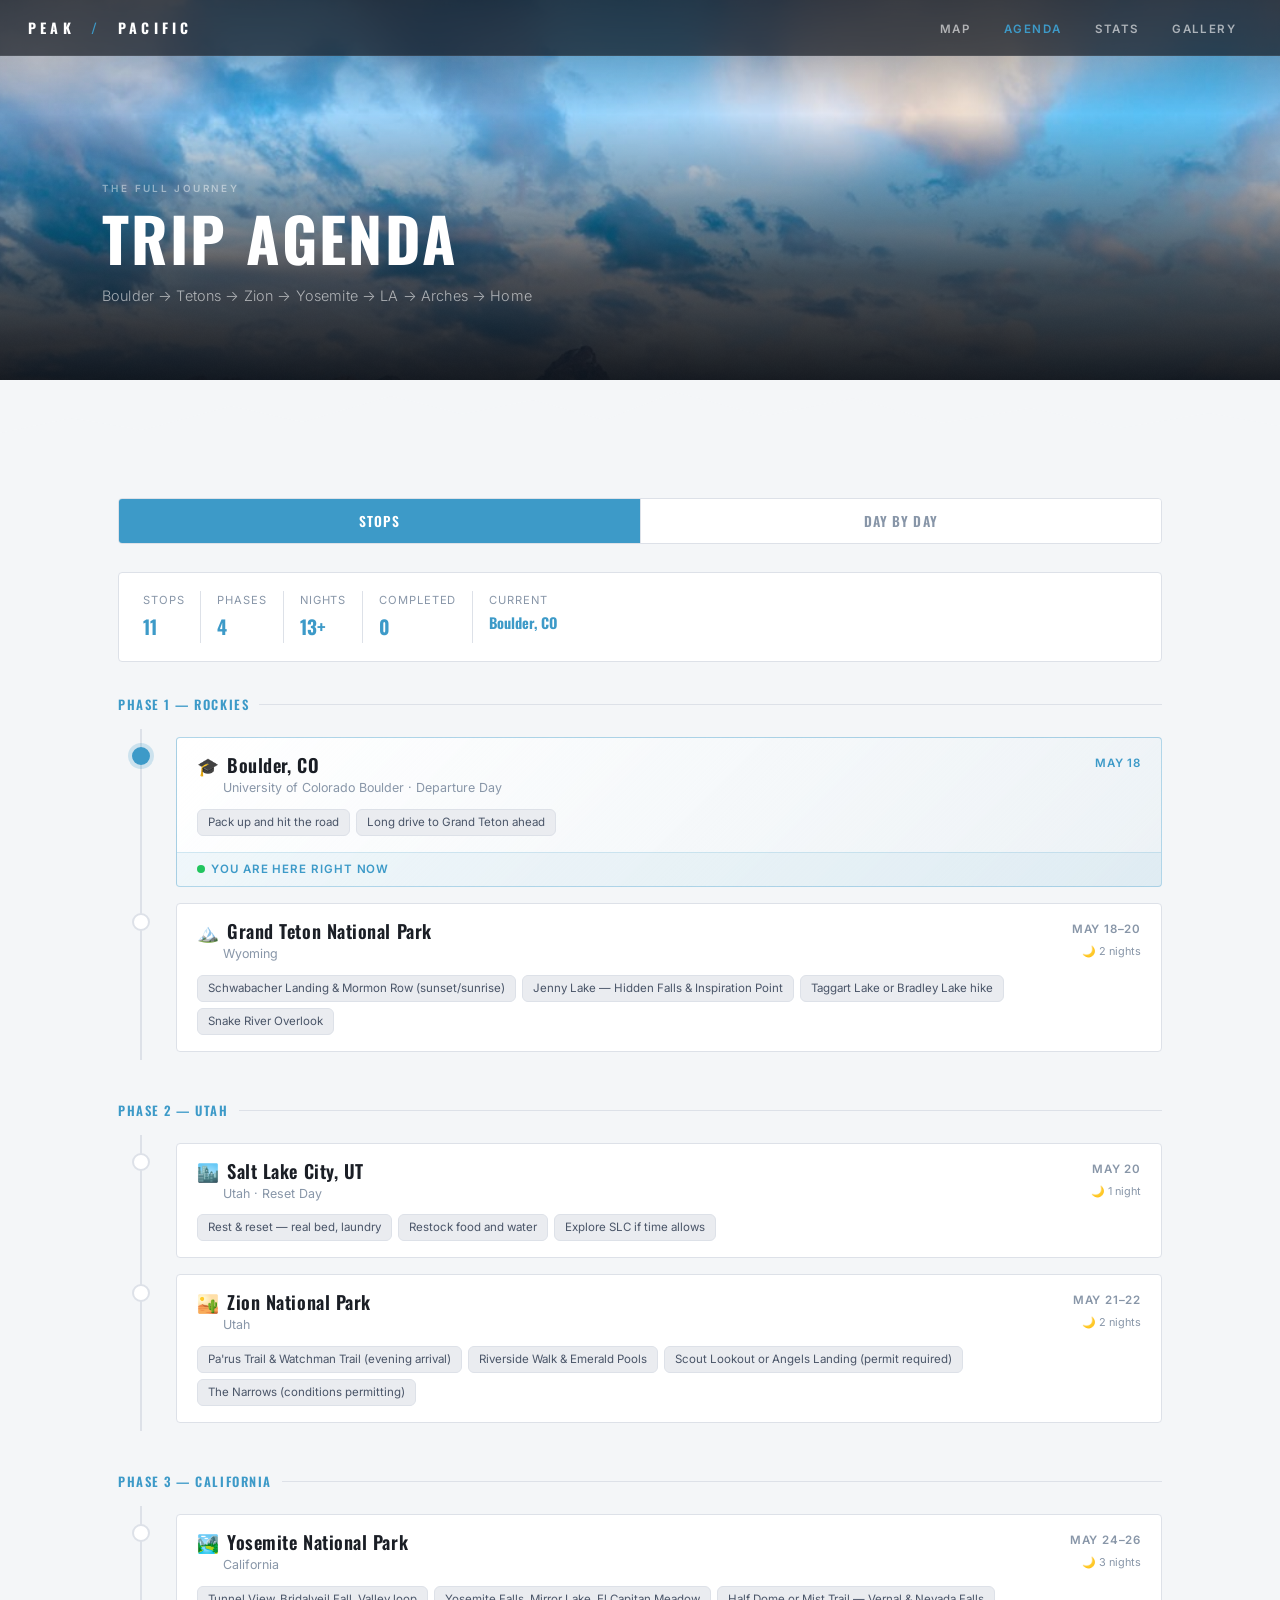
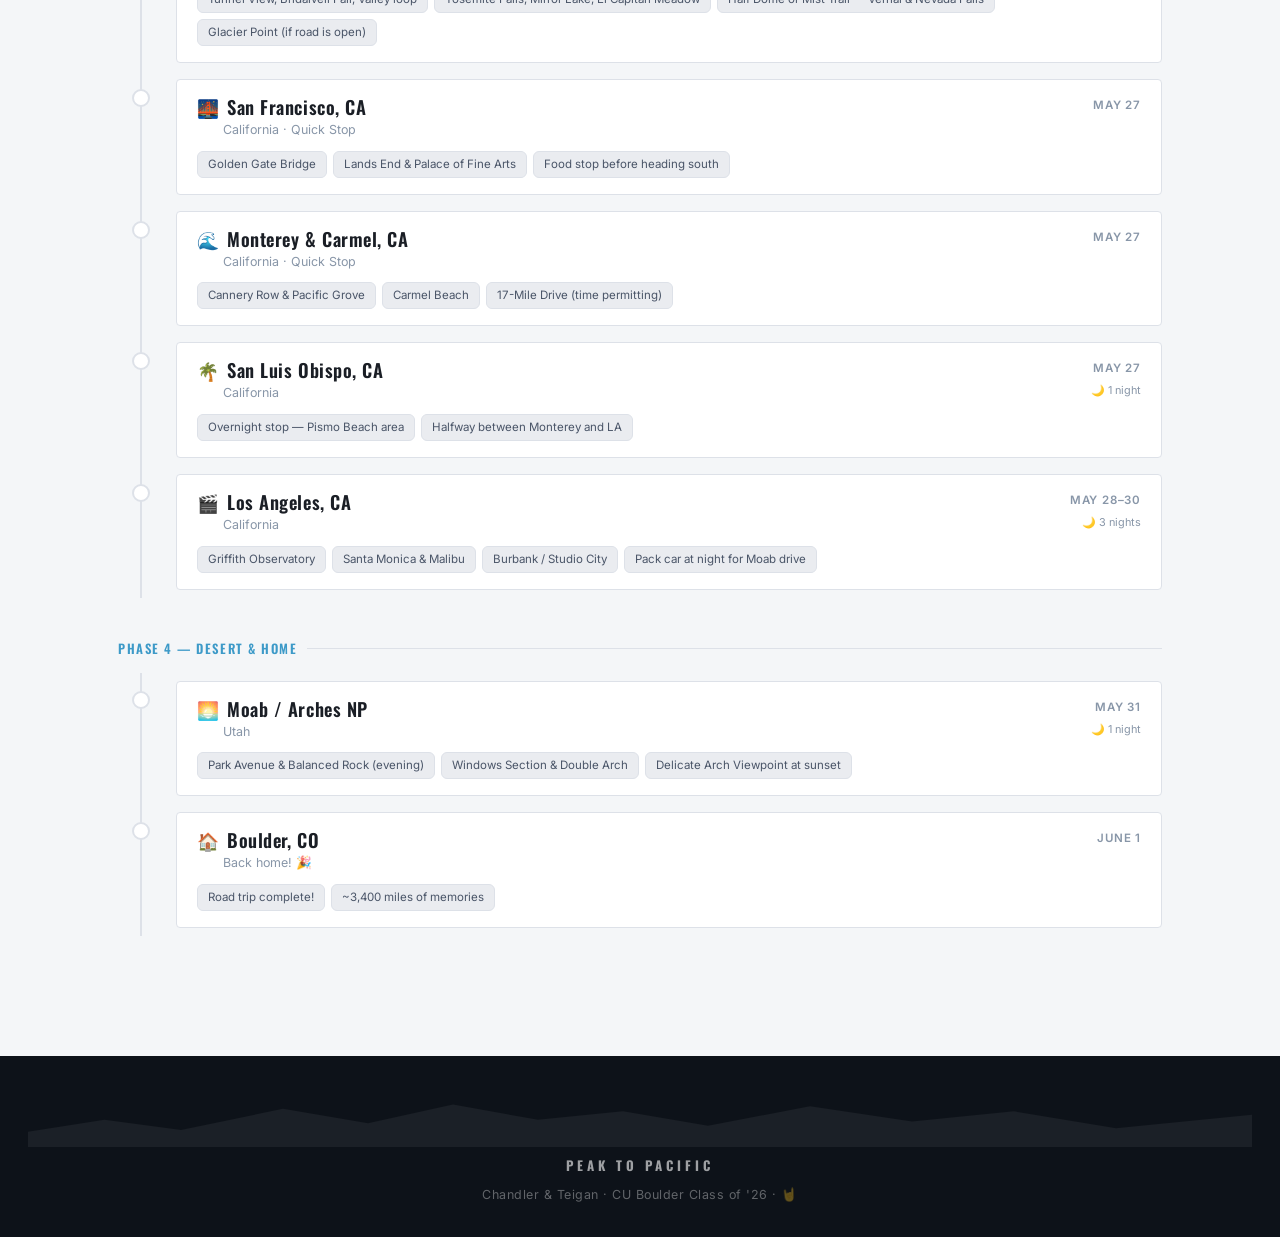
==== commit 60771311: "Add day-by-day tab to agenda, remove Support nav, update itinerary - Agenda: tab switcher (Stops | D" ====
--- a/agenda.html
+++ b/agenda.html
@@ -4,6 +4,12 @@
   <meta charset="UTF-8" />
   <meta name="viewport" content="width=device-width, initial-scale=1.0" />
   <title>Peak to Pacific — Agenda</title>
+  <link rel="icon" type="image/x-icon" href="favicon.ico" />
+  <link rel="icon" type="image/png" sizes="32x32" href="images/favicon-32.png" />
+  <link rel="icon" type="image/png" sizes="16x16" href="images/favicon-16.png" />
+  <link rel="apple-touch-icon" sizes="180x180" href="images/apple-touch-icon.png" />
+  <link rel="manifest" href="site.webmanifest" />
+  <meta name="theme-color" content="#0d1219" />
   <link rel="stylesheet" href="style.css" />
   <style>
     /* ── Phase header ────────────────────────────────────── */
@@ -263,6 +269,185 @@
       .stop-timeline { width: 38px; }
       .stop-name { font-size: 1rem; }
     }
+
+    /* ── Tab bar ─────────────────────────────────────────── */
+    .tab-bar {
+      display: flex;
+      gap: 0;
+      border: 1px solid var(--border);
+      border-radius: 4px;
+      overflow: hidden;
+      margin-bottom: 28px;
+    }
+
+    .tab-btn {
+      flex: 1;
+      padding: 12px 0;
+      background: var(--bg-card);
+      border: none;
+      color: var(--text-muted);
+      font-family: var(--font-display);
+      font-size: 0.85rem;
+      font-weight: 600;
+      letter-spacing: 0.08em;
+      text-transform: uppercase;
+      cursor: pointer;
+      transition: background .2s, color .2s;
+    }
+
+    .tab-btn + .tab-btn { border-left: 1px solid var(--border); }
+
+    .tab-btn.active {
+      background: var(--gold);
+      color: #fff;
+    }
+
+    .tab-btn:not(.active):hover {
+      background: var(--bg-elevated);
+      color: var(--text-primary);
+    }
+
+    /* ── Tab panels ──────────────────────────────────────── */
+    .tab-panel { display: none; }
+    .tab-panel.active { display: block; }
+
+    /* ── Day cards ───────────────────────────────────────── */
+    .day-card {
+      background: var(--bg-card);
+      border: 1px solid var(--border);
+      border-radius: 4px;
+      margin-bottom: 10px;
+      overflow: hidden;
+      transition: border-color .2s;
+    }
+
+    .day-card:hover { border-color: var(--border-light); }
+    .day-card.open { border-color: rgba(61,154,200,0.35); }
+
+    .day-card-header {
+      display: flex;
+      align-items: center;
+      gap: 14px;
+      padding: 14px 20px;
+      cursor: pointer;
+      user-select: none;
+    }
+
+    .day-num {
+      font-family: var(--font-display);
+      font-size: 0.7rem;
+      font-weight: 700;
+      text-transform: uppercase;
+      letter-spacing: 0.1em;
+      color: var(--text-muted);
+      width: 36px;
+      flex-shrink: 0;
+    }
+
+    .day-card.open .day-num,
+    .day-card.today .day-num { color: var(--gold); }
+
+    .day-meta { flex: 1; min-width: 0; }
+
+    .day-route {
+      font-family: var(--font-display);
+      font-size: 1rem;
+      font-weight: 600;
+      color: var(--text-primary);
+      line-height: 1.2;
+    }
+
+    .day-card.past .day-route { color: var(--text-secondary); }
+    .day-card.today .day-route { color: var(--gold); }
+
+    .day-subtitle {
+      font-size: 0.75rem;
+      color: var(--text-muted);
+      margin-top: 2px;
+      white-space: nowrap;
+      overflow: hidden;
+      text-overflow: ellipsis;
+    }
+
+    .day-badges {
+      display: flex;
+      align-items: center;
+      gap: 6px;
+      flex-shrink: 0;
+    }
+
+    .day-badge {
+      font-size: 0.68rem;
+      font-weight: 600;
+      text-transform: uppercase;
+      letter-spacing: 0.07em;
+      color: var(--text-muted);
+      background: var(--bg-elevated);
+      border: 1px solid var(--border);
+      border-radius: 3px;
+      padding: 3px 8px;
+      white-space: nowrap;
+    }
+
+    .day-badge.today-badge {
+      color: var(--gold);
+      border-color: rgba(61,154,200,0.35);
+      background: rgba(61,154,200,0.07);
+    }
+
+    .day-chevron {
+      flex-shrink: 0;
+      color: var(--text-muted);
+      transition: transform .25s;
+    }
+
+    .day-card.open .day-chevron { transform: rotate(180deg); }
+
+    .day-card-body {
+      max-height: 0;
+      overflow: hidden;
+      transition: max-height .35s ease;
+    }
+
+    .day-card.open .day-card-body { max-height: 600px; }
+
+    .day-card-inner { padding: 0 20px 18px 70px; }
+
+    .day-plan-list {
+      list-style: none;
+      margin: 0 0 10px;
+      padding: 0;
+    }
+
+    .day-plan-list li {
+      font-size: 0.82rem;
+      color: var(--text-secondary);
+      padding: 5px 0;
+      border-bottom: 1px solid var(--border);
+      display: flex;
+      align-items: baseline;
+      gap: 8px;
+    }
+
+    .day-plan-list li:last-child { border-bottom: none; }
+
+    .day-plan-list li::before {
+      content: '—';
+      color: var(--text-muted);
+      flex-shrink: 0;
+    }
+
+    .day-note {
+      font-size: 0.78rem;
+      color: var(--text-muted);
+      font-style: italic;
+      margin-top: 8px;
+    }
+
+    @media (max-width: 600px) {
+      .day-card-inner { padding-left: 20px; }
+      .day-badge:not(.today-badge) { display: none; }
+    }
   </style>
 </head>
 <body>
@@ -277,7 +462,6 @@
     <li><a href="agenda.html" class="active">Agenda</a></li>
     <li><a href="stats.html">Stats</a></li>
     <li><a href="gallery.html">Gallery</a></li>
-    <li><a href="donate.html">Support</a></li>
   </ul>
   <button class="nav-mobile-btn" id="mobileBtn" aria-label="Menu">
     <svg width="22" height="22" viewBox="0 0 22 22" fill="none">
@@ -292,7 +476,7 @@
     <div class="hero-content">
       <div class="hero-eyebrow">The Full Journey</div>
       <h1 class="hero-title">Trip Agenda</h1>
-      <p class="hero-subtitle">Boulder → Rockies → Pacific Northwest → Oregon → California → Vegas → Utah → Home</p>
+      <p class="hero-subtitle">Boulder → Tetons → Zion → Yosemite → LA → Arches → Home</p>
     </div>
   </div>
 </div>
@@ -305,11 +489,22 @@
 <main class="page-content">
   <div class="container">
 
-    <!-- Summary Strip -->
-    <div class="agenda-summary" id="agendaSummary"></div>
-
-    <!-- Itinerary (rendered by JS) -->
-    <div id="itinerary"></div>
+    <!-- Tab switcher -->
+    <div class="tab-bar">
+      <button class="tab-btn active" data-tab="stops">Stops</button>
+      <button class="tab-btn" data-tab="days">Day by Day</button>
+    </div>
+
+    <!-- STOPS TAB ──────────────────────────────────────── -->
+    <div class="tab-panel active" id="tab-stops">
+      <div class="agenda-summary" id="agendaSummary"></div>
+      <div id="itinerary"></div>
+    </div>
+
+    <!-- DAY BY DAY TAB ─────────────────────────────────── -->
+    <div class="tab-panel" id="tab-days">
+      <div id="dayByDay"></div>
+    </div>
 
   </div>
 </main>
@@ -331,6 +526,16 @@
     document.getElementById('navLinks').classList.toggle('open');
   });
 
+  // ── Tab switching ────────────────────────────────────────
+  document.querySelectorAll('.tab-btn').forEach(btn => {
+    btn.addEventListener('click', () => {
+      document.querySelectorAll('.tab-btn').forEach(b => b.classList.remove('active'));
+      document.querySelectorAll('.tab-panel').forEach(p => p.classList.remove('active'));
+      btn.classList.add('active');
+      document.getElementById('tab-' + btn.dataset.tab).classList.add('active');
+    });
+  });
+
   // ── Build summary strip ────────────────────────────────
   const completed = STOPS.filter(s => s.status === 'completed').length;
   const current   = STOPS.find(s => s.status === 'current');
@@ -376,66 +581,55 @@
   const firstUpcomingIdx = STOPS.findIndex(s => s.status !== 'completed');
   const pct = firstUpcomingIdx < 0 ? 100 : Math.round((firstUpcomingIdx / STOPS.length) * 100);
 
-  // ── Render itinerary ───────────────────────────────────
+  // ── Render stops tab ───────────────────────────────────
   const itineraryEl = document.getElementById('itinerary');
   let html = '';
 
   Object.entries(grouped).forEach(([phase, stops]) => {
-    html += `<div class="phase-group">
-      <div class="phase-label">${phase}</div>
-      <div class="stops-list" style="--completed-pct:${pct}%">`;
+    html += '<div class="phase-group"><div class="phase-label">' + phase + '</div>'
+          + '<div class="stops-list" style="--completed-pct:' + pct + '%">';
 
     stops.forEach(stop => {
-      const highlightsHtml = (stop.highlights || []).map(h =>
-        `<span class="highlight-chip">${h}</span>`
-      ).join('');
+      const highlightsHtml = (stop.highlights || [])
+        .map(h => '<span class="highlight-chip">' + h + '</span>').join('');
 
       const nightsHtml = stop.nights > 0
-        ? `<span class="nights-badge">🌙 ${stop.nights} night${stop.nights > 1 ? 's' : ''}</span>`
+        ? '<span class="nights-badge">🌙 ' + stop.nights + ' night' + (stop.nights > 1 ? 's' : '') + '</span>'
         : '';
 
       const youAreHere = stop.status === 'current'
-        ? `<div class="you-are-here">
-             <span class="dot-live"></span>
-             You are here right now
-           </div>`
+        ? '<div class="you-are-here"><span class="dot-live"></span>You are here right now</div>'
         : '';
 
       const checkmark = stop.status === 'completed'
-        ? `<svg width="10" height="10" viewBox="0 0 10 10" fill="none">
-             <path d="M1.5 5L4 7.5L8.5 2.5" stroke="white" stroke-width="1.5" stroke-linecap="round" stroke-linejoin="round"/>
-           </svg>`
+        ? '<svg width="10" height="10" viewBox="0 0 10 10" fill="none"><path d="M1.5 5L4 7.5L8.5 2.5" stroke="white" stroke-width="1.5" stroke-linecap="round" stroke-linejoin="round"/></svg>'
         : '';
 
-      html += `
-        <div class="stop-item">
-          <div class="stop-timeline">
-            <div class="stop-dot ${stop.status}">${checkmark}</div>
-          </div>
-          <div class="stop-card ${stop.status}">
-            <div class="stop-card-inner">
-              <div class="stop-header">
-                <div class="stop-name-block">
-                  <div class="stop-emoji-name">
-                    <span class="stop-emoji">${stop.emoji}</span>
-                    <span class="stop-name">${stop.name}</span>
-                  </div>
-                  <div class="stop-subtitle">${stop.subtitle}</div>
-                </div>
-                <div style="display:flex; flex-direction:column; align-items:flex-end; gap:4px; flex-shrink:0;">
-                  <div class="stop-dates">${stop.dates}</div>
-                  ${nightsHtml}
-                </div>
-              </div>
-              ${highlightsHtml ? `<div class="stop-highlights">${highlightsHtml}</div>` : ''}
-            </div>
-            ${youAreHere}
-          </div>
-        </div>
-      `;
+      html += '<div class="stop-item">'
+        + '<div class="stop-timeline"><div class="stop-dot ' + stop.status + '">' + checkmark + '</div></div>'
+        + '<div class="stop-card ' + stop.status + '">'
+        + '<div class="stop-card-inner">'
+        + '<div class="stop-header">'
+        + '<div class="stop-name-block">'
+        + '<div class="stop-emoji-name">'
+        + '<span class="stop-emoji">' + stop.emoji + '</span>'
+        + '<span class="stop-name">' + stop.name + '</span>'
+        + '</div>'
+        + '<div class="stop-subtitle">' + stop.subtitle + '</div>'
+        + '</div>'
+        + '<div style="display:flex;flex-direction:column;align-items:flex-end;gap:4px;flex-shrink:0;">'
+        + '<div class="stop-dates">' + stop.dates + '</div>'
+        + nightsHtml
+        + '</div>'
+        + '</div>'
+        + (highlightsHtml ? '<div class="stop-highlights">' + highlightsHtml + '</div>' : '')
+        + '</div>'
+        + youAreHere
+        + '</div>'
+        + '</div>';
     });
 
-    html += `</div></div>`;
+    html += '</div></div>';
   });
 
   itineraryEl.innerHTML = html;
@@ -443,10 +637,61 @@
   // Scroll to current stop
   setTimeout(() => {
     const currentCard = itineraryEl.querySelector('.stop-card.current');
-    if (currentCard) {
-      currentCard.scrollIntoView({ behavior: 'smooth', block: 'center' });
-    }
+    if (currentCard) currentCard.scrollIntoView({ behavior: 'smooth', block: 'center' });
   }, 300);
+
+  // ── Render day-by-day accordion ────────────────────────
+  const dayByDayEl = document.getElementById('dayByDay');
+  if (typeof DAYS !== 'undefined' && DAYS.length) {
+    let dayHtml = '';
+    DAYS.forEach(function(day, i) {
+      const isToday = day.status === 'today';
+      const isPast  = day.status === 'past';
+      const cardCls = 'day-card' + (isToday ? ' today' : isPast ? ' past' : '');
+
+      const planItems = (day.plan || [])
+        .map(function(item) { return '<li>' + item + '</li>'; }).join('');
+
+      const driveHtml = day.drive
+        ? '<span class="day-badge">' + day.drive + '</span>' : '';
+
+      const todayBadge = isToday
+        ? '<span class="day-badge today-badge">Today</span>' : '';
+
+      const sleepLine = day.sleep ? ' · Sleep: ' + day.sleep : '';
+
+      dayHtml += '<div class="' + cardCls + '" id="day-' + i + '">'
+        + '<div class="day-card-header" onclick="toggleDay(' + i + ')">'
+        + '<div class="day-num">Day ' + (i + 1) + '</div>'
+        + '<div class="day-meta">'
+        + '<div class="day-route">' + day.route + '</div>'
+        + '<div class="day-subtitle">' + day.date + sleepLine + '</div>'
+        + '</div>'
+        + '<div class="day-badges">' + driveHtml + todayBadge + '</div>'
+        + '<svg class="day-chevron" width="16" height="16" viewBox="0 0 16 16" fill="none">'
+        + '<path d="M4 6l4 4 4-4" stroke="currentColor" stroke-width="1.5" stroke-linecap="round" stroke-linejoin="round"/>'
+        + '</svg>'
+        + '</div>'
+        + '<div class="day-card-body"><div class="day-card-inner">'
+        + (planItems ? '<ul class="day-plan-list">' + planItems + '</ul>' : '')
+        + (day.note ? '<div class="day-note">' + day.note + '</div>' : '')
+        + '</div></div>'
+        + '</div>';
+    });
+
+    dayByDayEl.innerHTML = dayHtml;
+
+    // Auto-open today or first upcoming
+    var autoIdx = DAYS.findIndex(function(d) { return d.status === 'today' || d.status === 'upcoming'; });
+    if (autoIdx >= 0) toggleDay(autoIdx);
+  } else {
+    dayByDayEl.innerHTML = '<p style="color:var(--text-muted);padding:20px 0;">Day-by-day details coming soon.</p>';
+  }
+
+  function toggleDay(i) {
+    var card = document.getElementById('day-' + i);
+    if (card) card.classList.toggle('open');
+  }
 </script>
 </body>
 </html>
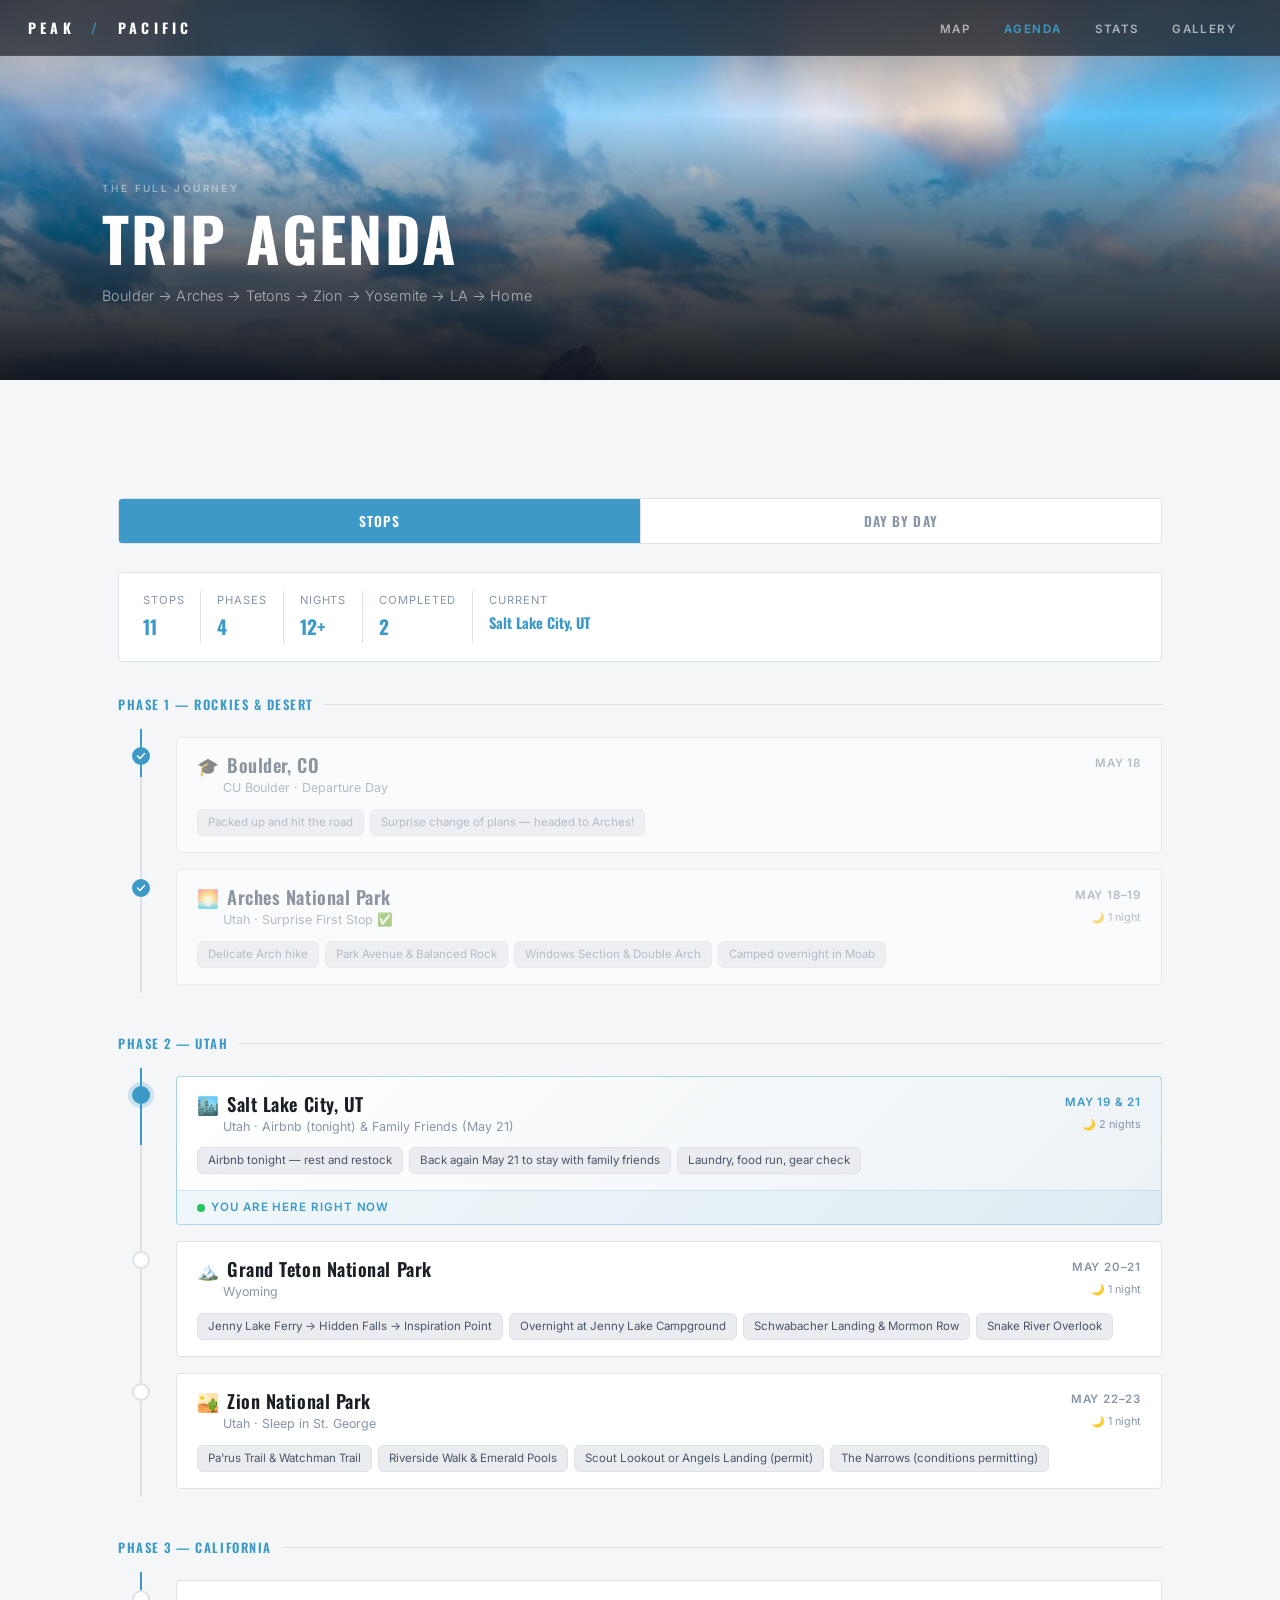
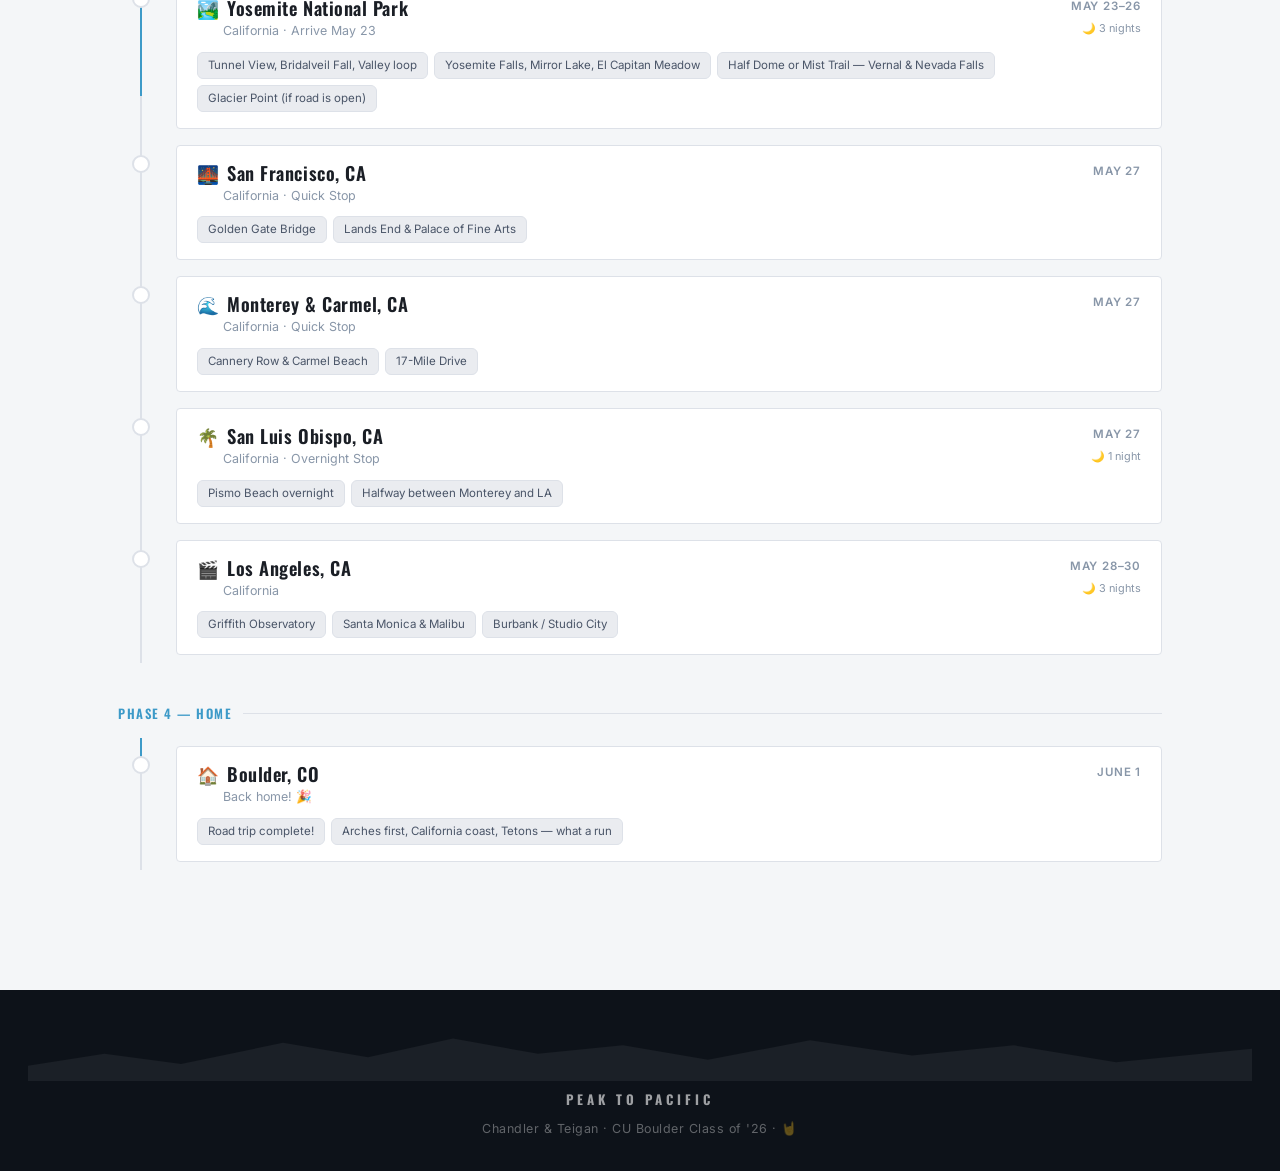
==== commit c38e03c5: "Update itinerary: Arches first, SLC current, new Teton/Zion/Vegas route - Day 1: Boulder → Arches (c" ====
--- a/agenda.html
+++ b/agenda.html
@@ -437,11 +437,22 @@
       flex-shrink: 0;
     }
 
+    .day-section-label {
+      font-size: 0.72rem;
+      font-weight: 700;
+      text-transform: uppercase;
+      letter-spacing: 0.09em;
+      color: var(--gold);
+      margin: 12px 0 4px;
+    }
+
+    .day-section-label:first-child { margin-top: 0; }
+
     .day-note {
       font-size: 0.78rem;
       color: var(--text-muted);
       font-style: italic;
-      margin-top: 8px;
+      margin-top: 10px;
     }
 
     @media (max-width: 600px) {
@@ -476,7 +487,7 @@
     <div class="hero-content">
       <div class="hero-eyebrow">The Full Journey</div>
       <h1 class="hero-title">Trip Agenda</h1>
-      <p class="hero-subtitle">Boulder → Tetons → Zion → Yosemite → LA → Arches → Home</p>
+      <p class="hero-subtitle">Boulder → Arches → Tetons → Zion → Yosemite → LA → Home</p>
     </div>
   </div>
 </div>
@@ -649,8 +660,21 @@
       const isPast  = day.status === 'past';
       const cardCls = 'day-card' + (isToday ? ' today' : isPast ? ' past' : '');
 
-      const planItems = (day.plan || [])
-        .map(function(item) { return '<li>' + item + '</li>'; }).join('');
+      // Render plan — supports flat strings OR { section, items } objects
+      var planItems = '';
+      (day.plan || []).forEach(function(entry) {
+        if (typeof entry === 'string') {
+          planItems += '<li>' + entry + '</li>';
+        } else if (entry && entry.section) {
+          planItems += '</ul><div class="day-section-label">' + entry.section + '</div><ul class="day-plan-list" style="margin-bottom:0">'
+            + (entry.items || []).map(function(i) { return '<li>' + i + '</li>'; }).join('');
+        }
+      });
+      // Wrap in outer ul only if we have content; strip any leading </ul>
+      if (planItems) {
+        planItems = planItems.replace(/^<\/ul>/, '');
+        planItems = '<ul class="day-plan-list">' + planItems + '</ul>';
+      }
 
       const driveHtml = day.drive
         ? '<span class="day-badge">' + day.drive + '</span>' : '';
@@ -673,7 +697,7 @@
         + '</svg>'
         + '</div>'
         + '<div class="day-card-body"><div class="day-card-inner">'
-        + (planItems ? '<ul class="day-plan-list">' + planItems + '</ul>' : '')
+        + planItems
         + (day.note ? '<div class="day-note">' + day.note + '</div>' : '')
         + '</div></div>'
         + '</div>';
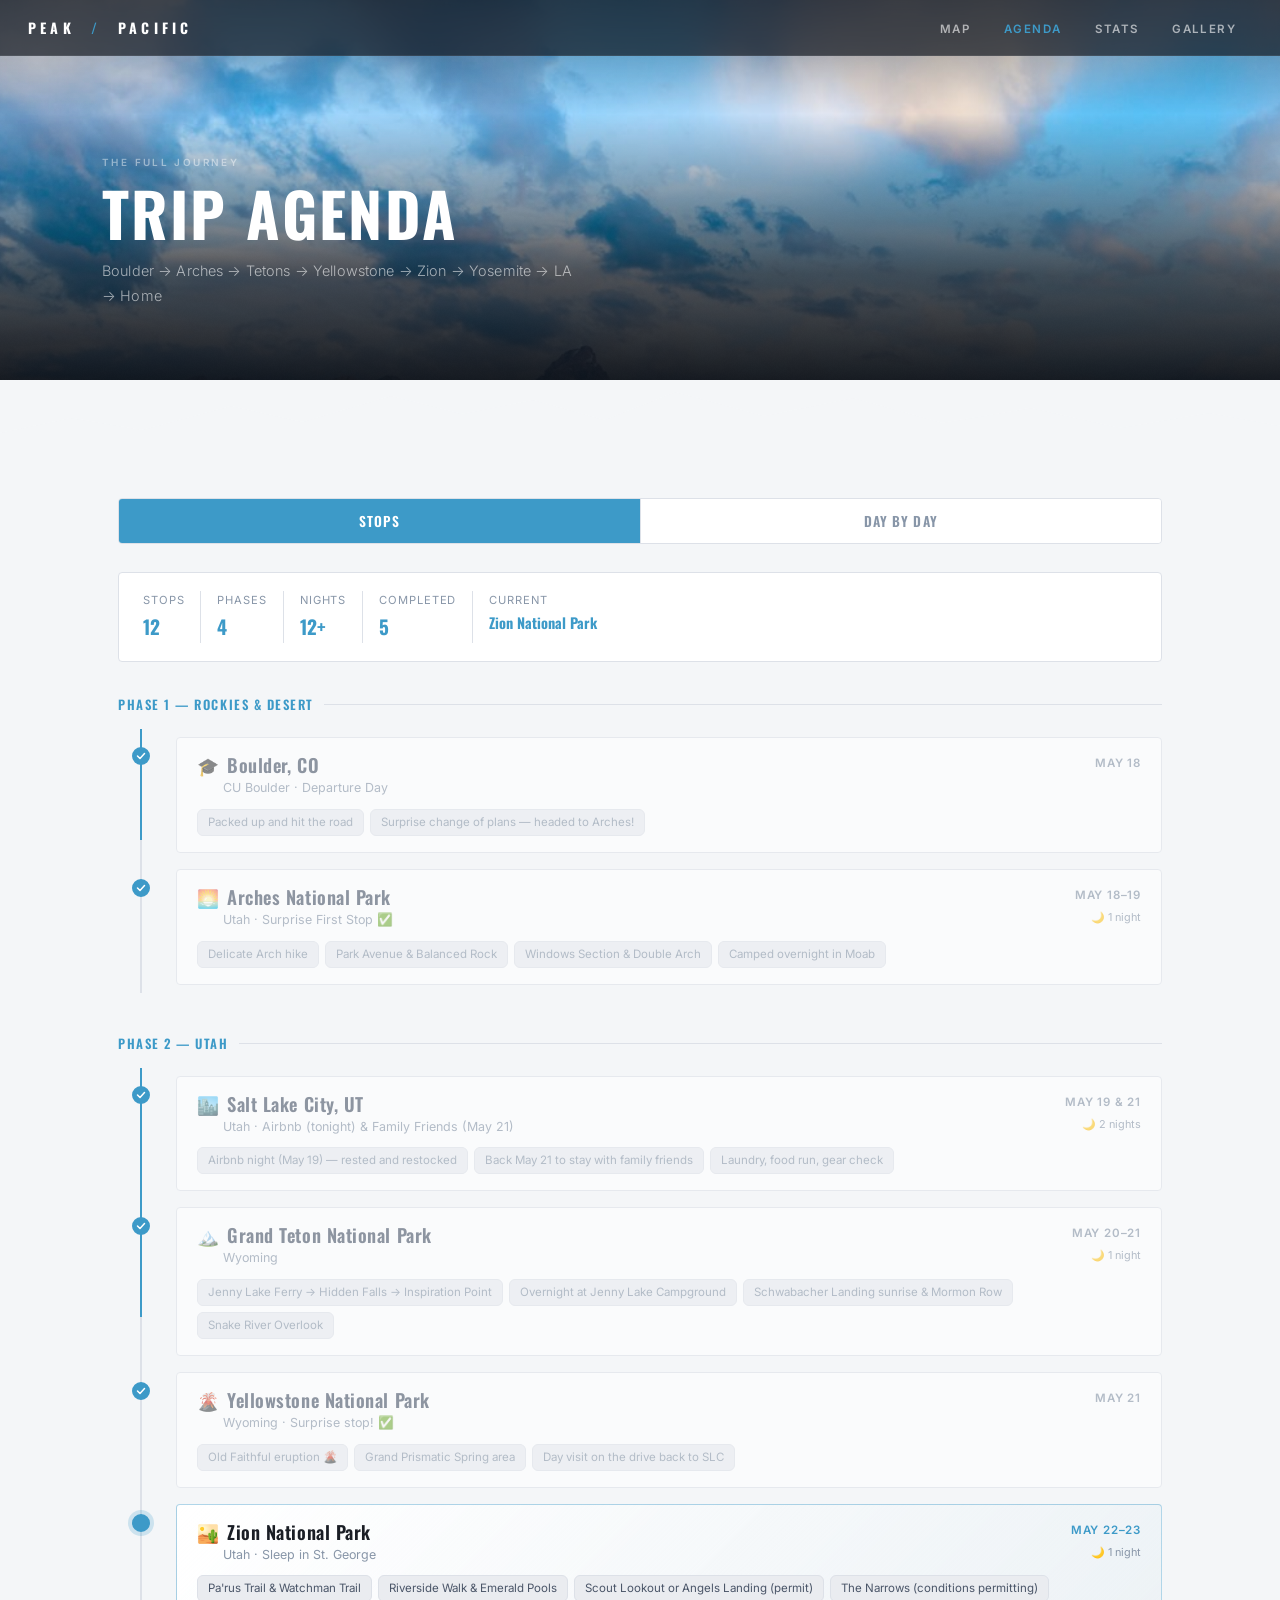
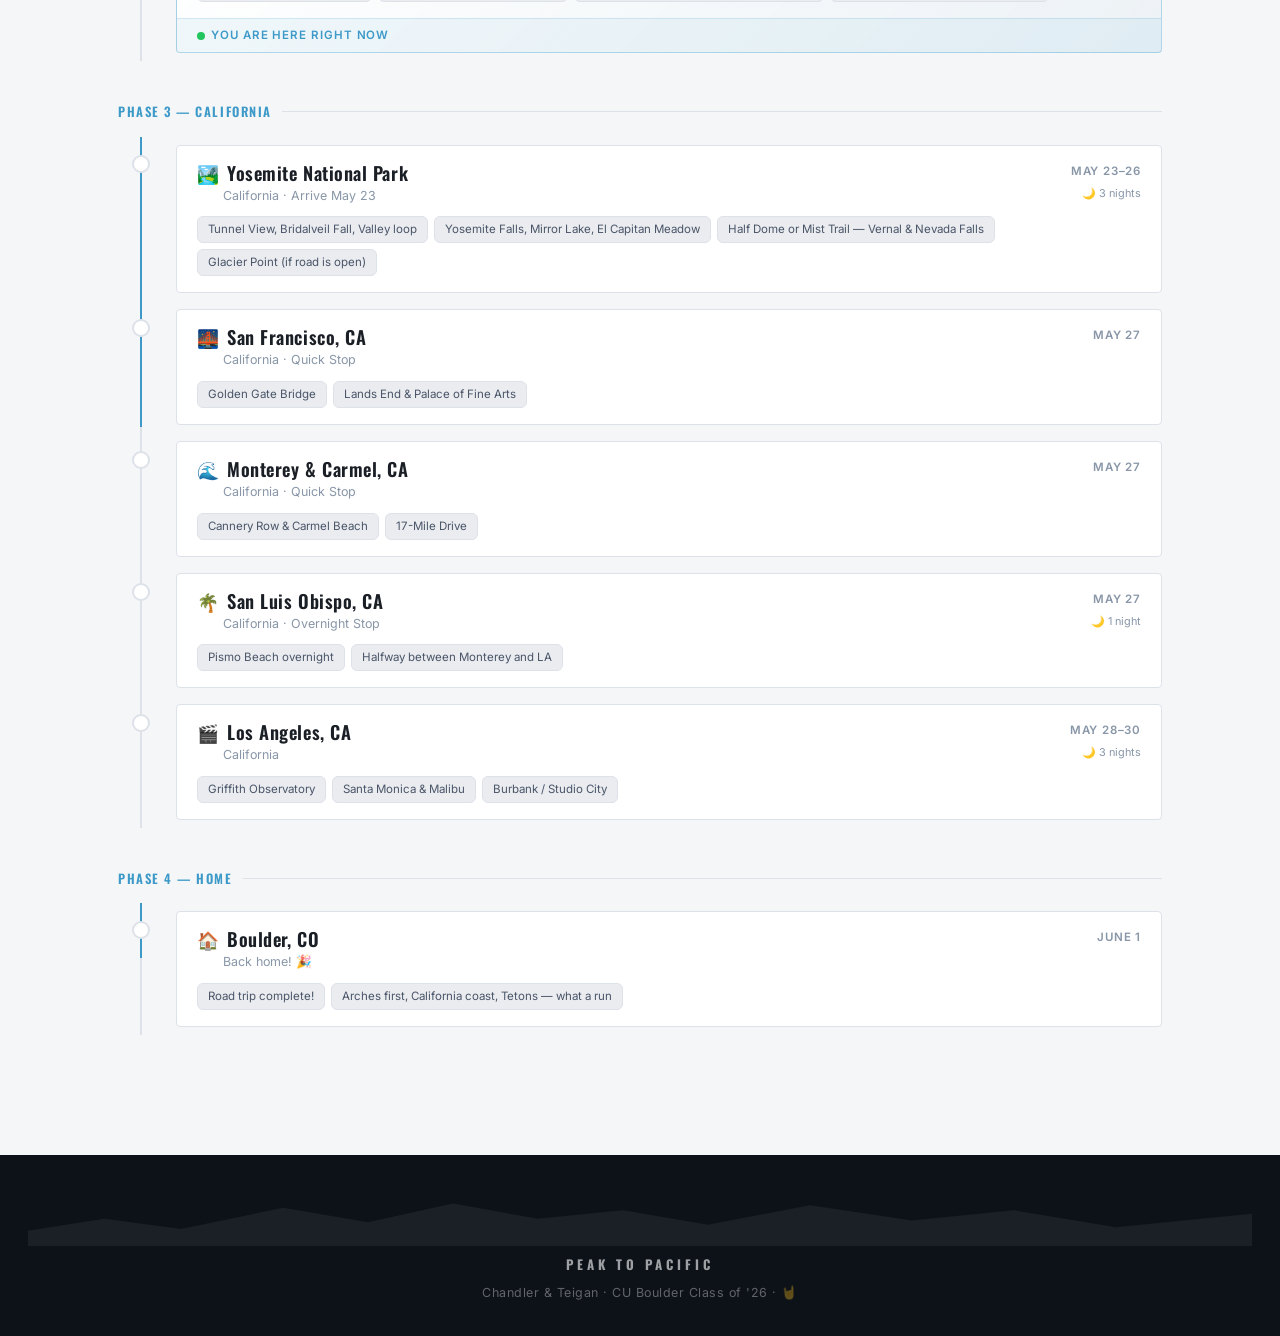
==== commit 9ee20d54: "Day 5 update: Yellowstone added, Zion current, stats refreshed - Added Yellowstone NP as completed s" ====
--- a/agenda.html
+++ b/agenda.html
@@ -487,7 +487,7 @@
     <div class="hero-content">
       <div class="hero-eyebrow">The Full Journey</div>
       <h1 class="hero-title">Trip Agenda</h1>
-      <p class="hero-subtitle">Boulder → Arches → Tetons → Zion → Yosemite → LA → Home</p>
+      <p class="hero-subtitle">Boulder → Arches → Tetons → Yellowstone → Zion → Yosemite → LA → Home</p>
     </div>
   </div>
 </div>
